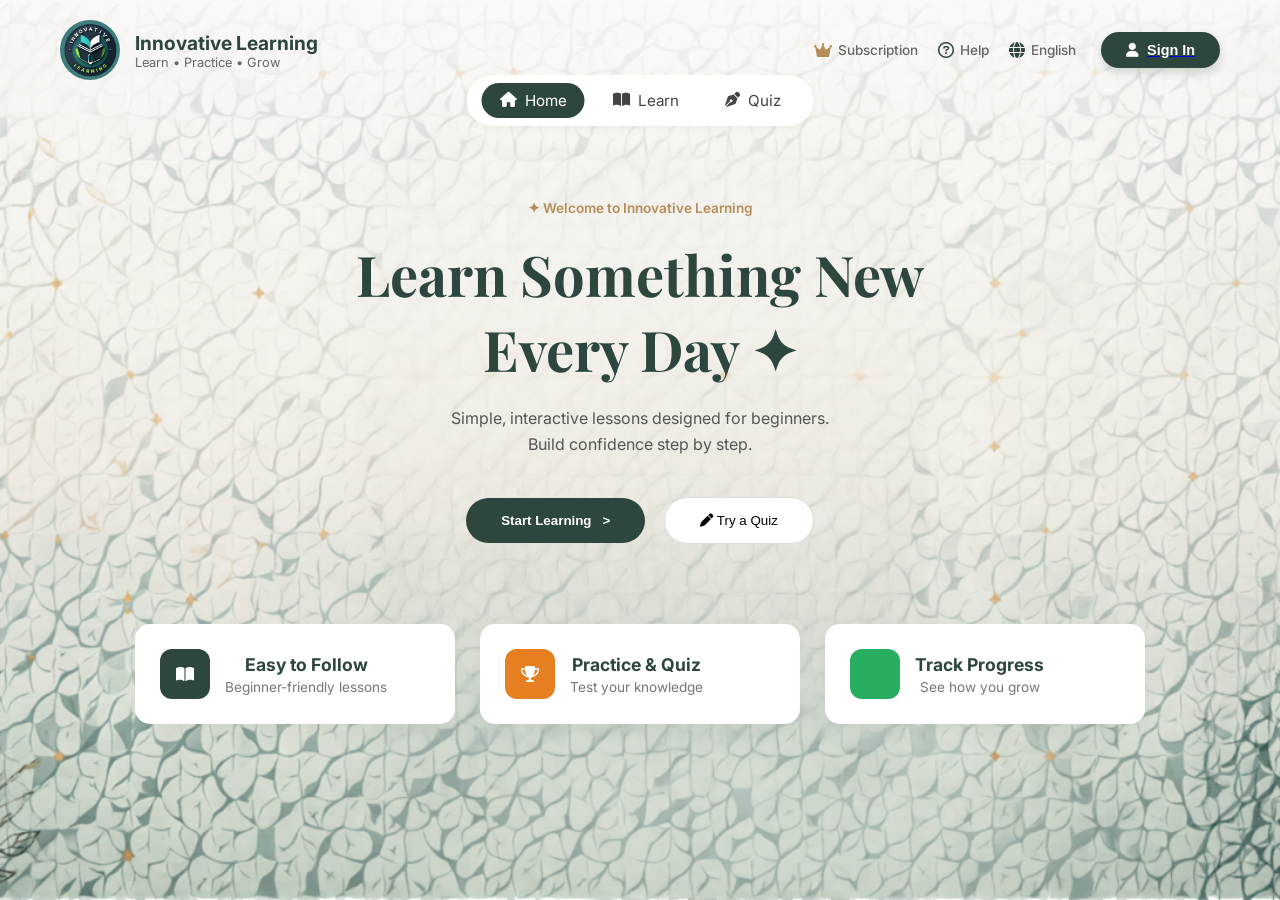
==== innovative-learning/Code/Home.html @ d4dddfc9 "dsadasd" ====
<!DOCTYPE html>
    <html lang="en">
    <head>
        <meta charset="UTF-8">
        <meta name="viewport" content="width=device-width, initial-scale=1.0">
        <title>Innovative Learning - Home</title>
        <link rel="stylesheet" href="Design.css">
        <link rel="stylesheet" href="https://cdnjs.cloudflare.com/ajax/libs/font-awesome/6.0.0/css/all.min.css">
        <link href="https://fonts.googleapis.com/css2?family=Inter:wght@400;600&family=Playfair+Display:wght@700&display=swap" rel="stylesheet">
    </head>
    <body class="home-page">
        <header class="navbar">
            <div class="nav-container">
                <div class="brand">
                    <img src="../Pictures/Logo/Logo.png" alt="Logo" class="main-logo">
                    <div class="brand-text">
                        <span class="company-name">Innovative Learning</span>
                        <span class="tagline">Learn • Practice • Grow</span>
                    </div>
                </div>
                
                <nav class="central-nav">
                    <a href="Home.html" class="nav-item home-link">
                        <i class="fa-solid fa-house"></i> Home
                    </a>
                    <a href="Learn.html" class="nav-item learn-link">
                        <i class="fa-solid fa-book-open"></i> Learn
                    </a>
                    <a href="Quiz.html" class="nav-item quiz-link">
                        <i class="fa-solid fa-pen-nib"></i> Quiz
                    </a>
                </nav>

                <div class="user-actions">
                    <div class="secondary-actions">
                        <a href="javascript:void(0)" class="action-item" onclick="openModal('subModal')">
                            <i class="fa-solid fa-crown"></i> Subscription
                        </a>
                        
                        <a href="#" class="action-item">
                            <i class="fa-regular fa-circle-question"></i> Help
                        </a>

                        <a href="javascript:void(0)" class="action-item" onclick="openModal('langModal')">
                            <i class="fa-solid fa-globe"></i> <span id="currentLang">English</span>
                        </a>
                    </div>

                    <a href="Login.html" id="authLink" class="auth-wrapper">
                        <button class="btn-signin" id="authButton">
                            <i class="fa-solid fa-user"></i> Sign In
                        </button>
                    </a>
                </div>

            </div>
        </header>

        <div id="subModal" class="modal">
            <div class="modal-content">
                <span class="close-btn" onclick="closeModal('subModal')">&times;</span>
                <h3>Available Subscriptions</h3>
                <div class="sub-option"><h4>Student Plan</h4><p>₱149/month</p></div>
                <div class="sub-option" style="border: 2px solid #b58d59;"><h4>Pro Plan</h4><p>₱249/month</p></div>
            </div>
        </div>

        <div id="langModal" class="modal">
            <div class="modal-content">
                <span class="close-btn" onclick="closeModal('langModal')">&times;</span>
                <h3>Select Language</h3>
                <div class="sub-option" onclick="changeLang('English')">English</div>
                <div class="sub-option" onclick="changeLang('Tagalog')">Tagalog</div>
            </div>
        </div>

        <main class="hero-section">
            <div class="welcome-badge">✦ Welcome to Innovative Learning</div>
            <h1 class="hero-title">Learn Something New <br> Every Day ✦</h1>
            <p class="hero-subtitle">Simple, interactive lessons designed for beginners.<br>Build confidence step by step.</p>
            
            <div class="cta-group">
                <button class="btn-start">Start Learning &nbsp; &gt;</button>
                <button class="btn-quiz-outline"><i class="fa-solid fa-pen"></i> Try a Quiz</button>
            </div>

            <section class="info-cards">
                <div class="info-card">
                    <div class="icon-circle dark"><i class="fa-solid fa-book-open"></i></div>
                    <div class="card-content">
                        <h4>Easy to Follow</h4>
                        <p>Beginner-friendly lessons</p>
                    </div>
                </div>
                <div class="info-card">
                    <div class="icon-circle orange"><i class="fa-solid fa-trophy"></i></div>
                    <div class="card-content">
                        <h4>Practice & Quiz</h4>
                        <p>Test your knowledge</p>
                    </div>
                </div>
                <div class="info-card">
                    <div class="icon-circle green"><i class="fa-solid fa-chart-simple"></i></div>
                    <div class="card-content">
                        <h4>Track Progress</h4>
                        <p>See how you grow</p>
                    </div>
                </div>
            </section>
        </main>
        <script src="Security.js"></script>
    </body>
    </html>
---- innovative-learning/Code/Design.css ----
/* =========================================
   1. GLOBAL RESET & BASE STYLES
   ========================================= */
* {
    margin: 0;
    padding: 0;
    box-sizing: border-box;
}

body {
    font-family: 'Inter', sans-serif;
    /* Palitan ang 'your-image-path.png' ng tamang file name at folder ng background mo */
    background-image: url('../Pictures/Background/Background.png'); 
    background-size: cover;
    background-position: center;
    background-repeat: no-repeat;
    background-attachment: fixed; /* Mananatili ang background kahit mag-scroll ka */
    color: #2D463E;
    min-height: 100vh;
    margin: 0;
    padding: 0;
}

/* =========================================
   2. NAVIGATION BAR
   ========================================= */
.navbar {
    padding: 20px 60px;
    position: relative; /* Anchor para sa absolute positioning ng nav */
    min-height: 100px;
}

.nav-container {
    display: flex;
    justify-content: space-between;
    align-items: center;
}

/* Brand & Logo */
.brand {
    display: flex;
    align-items: center;
    gap: 15px;
}

.main-logo {
    width: 60px;
    height: 60px;
    border-radius: 50%;
    object-fit: cover;
}

.brand-text {
    display: flex;
    flex-direction: column;
}

.company-name {
    font-weight: 700;
    font-size: 1.2rem;
}

.tagline {
    font-size: 0.8rem;
    color: #666;
}

/* Central Navigation (The Pill) */
.central-nav {
    display: flex;
    gap: 10px;
    background: #fff;
    padding: 8px 15px;
    border-radius: 50px;
    box-shadow: 0 2px 10px rgba(0,0,0,0.05);

    /* Heto ang dagdag para bumaba at mag-gitna */
    margin-top: 100px; /* Adjust mo 'to kung gusto mo pang mas mababa */
    position: absolute; /* Ginagamit natin 'to para lumaya sa space-between */
    left: 50%;
    transform: translateX(-50%);
}
.nav-item {
    text-decoration: none;
    color: #444;
    font-size: 0.95rem;
    display: flex;
    align-items: center;
    gap: 8px;
    padding: 8px 18px;
    transition: 0.3s ease;
}

/* Page Highlighting Logic */
.home-page .home-link,
.learn-page .learn-link,
.quiz-page .quiz-link {
    background: #2D463E;
    color: white;
    border-radius: 25px;
}

/* User Actions (Right Side Container) */
.user-actions {
    display: flex;
    align-items: center; /* Pantay-pantay ang taas ng lahat */
    gap: 25px; /* Space sa pagitan ng links at ng button */
}

/* Container para sa Subscription, Help, at Language */
.secondary-actions {
    display: flex;
    gap: 20px;
    align-items: center;
}

/* Styling para sa bawat link (Subscription, Help, Language) */
.action-item {
    text-decoration: none;
    color: #666; /* Malinis na gray */
    font-size: 0.85rem;
    font-weight: 500;
    display: flex;
    align-items: center;
    gap: 6px;
    transition: all 0.3s ease;
}

/* Icons styling - Dark Green gaya ng logo */
.action-item i {
    font-size: 1rem;
    color: #2D463E;
}

/* Gold Crown para sa Subscription */
.action-item i.fa-crown {
    color: #b58d59 !important;
}

/* Hover effect */
.action-item:hover {
    color: #2D463E;
    transform: translateY(-1px); /* Bahagyang aangat */
}

/* Ang mismong Sign In Button */
.btn-signin {
    background: #2D463E; /* Dark green base */
    color: white;
    border: none;
    padding: 10px 25px;
    border-radius: 50px; /* Rounded corners */
    font-weight: 600;
    font-size: 0.9rem;
    cursor: pointer;
    display: flex;
    align-items: center;
    gap: 8px;
    transition: all 0.3s ease;
    box-shadow: 0 4px 10px rgba(45, 70, 62, 0.2);
}

.btn-signin:hover {
    background: #1a2e28;
    transform: scale(1.05); /* Lalaki nang kaunti */
    box-shadow: 0 6px 15px rgba(45, 70, 62, 0.3);
}

/* =========================================
   3. HERO SECTION
   ========================================= */
.hero-section {
    text-align: center;
    padding-top: 100px;
}

.welcome-badge {
    color: #b58d59;
    font-size: 0.85rem;
    margin-bottom: 20px;
    font-weight: 600;
}

.hero-title {
    font-family: 'Playfair Display', serif;
    font-size: 3.5rem;
    margin-bottom: 20px;
}

.hero-subtitle {
    color: #555;
    line-height: 1.6;
    margin-bottom: 40px;
}

/* Hero Buttons */
.btn-start {
    background: #2D463E;
    color: white;
    border: none;
    padding: 15px 35px;
    border-radius: 30px;
    font-weight: 600;
    cursor: pointer;
    transition: 0.3s;
}

.btn-quiz-outline {
    background: white;
    border: 1px solid #ddd;
    padding: 15px 35px;
    border-radius: 30px;
    margin-left: 15px;
    cursor: pointer;
    transition: 0.3s;
}

.btn-start:hover, 
.btn-quiz-outline:hover {
    opacity: 0.9;
    transform: translateY(-2px);
}

/* =========================================
   4. FEATURE CARDS
   ========================================= */
.info-cards {
    display: flex;
    justify-content: center;
    gap: 25px;
    margin-top: 80px;
}

.info-card {
    background: white;
    padding: 25px;
    border-radius: 15px;
    display: flex;
    align-items: center;
    gap: 15px;
    width: 320px;
    box-shadow: 0 5px 20px rgba(0,0,0,0.04);
}

.icon-circle {
    width: 50px;
    height: 50px;
    border-radius: 12px;
    display: flex;
    justify-content: center;
    align-items: center;
    color: white;
    flex-shrink: 0; /* Para hindi mapipi ang icon */
}

.icon-circle.dark   { background: #2D463E; }
.icon-circle.orange { background: #e67e22; }
.icon-circle.green  { background: #27ae60; }

.card-content h4 {
    font-size: 1.1rem;
    margin-bottom: 4px;
}

.card-content p {
    font-size: 0.85rem;
    color: #777;
}

/* Modal (Pop-up) Background */
.modal {
    display: none; /* Nakatago muna */
    position: fixed;
    z-index: 1000;
    left: 0;
    top: 0;
    width: 100%;
    height: 100%;
    background-color: rgba(0,0,0,0.5); /* Blur background */
}

/* Modal Content Box */
.modal-content {
    background-color: white;
    margin: 10% auto;
    padding: 30px;
    border-radius: 20px;
    width: 400px;
    text-align: center;
    box-shadow: 0 5px 15px rgba(0,0,0,0.3);
}

.close-btn {
    float: right;
    cursor: pointer;
    font-size: 20px;
}

.sub-option {
    border: 1px solid #ddd;
    padding: 15px;
    margin: 10px 0;
    border-radius: 10px;
    cursor: pointer;
    transition: 0.3s;
}

.sub-option:hover { 
    background: #f0f7f2;
    border-color: #2D463E;
}

/* Login Page Specific Background */
.login-page {
    /* ILAGAY DITO ANG PATH NG BACKGROUND IMAGE MO */
    background-image: url('../Pictures/Background/Background.png'); 
    background-size: cover;
    background-position: center;
    background-attachment: fixed;
}

/* Container & Card */
.login-container {
    display: flex;
    justify-content: center;
    align-items: center;
    padding: 50px 20px;
    min-height: calc(100vh - 100px);
}

.login-card {
    background: white;
    width: 100%;
    max-width: 450px;
    padding: 40px;
    border-radius: 25px;
    box-shadow: 0 10px 30px rgba(0,0,0,0.1);
    text-align: center;
}

/* Card Typography */
.card-header {
    display: flex;
    justify-content: center;
    align-items: center;
    gap: 15px;
}

.welcome-text {
    font-family: 'Playfair Display', serif;
    font-size: 2rem;
    color: #2D463E;
}

.sparkle-icon {
    color: #b58d59;
    font-size: 1.2rem;
}

.login-subtitle {
    color: #666;
    font-size: 0.9rem;
    margin-bottom: 25px;
}

/* Auth Toggle Switch */
.auth-toggle {
    display: flex;
    background: #f0f0f0;
    padding: 5px;
    border-radius: 50px;
    margin-bottom: 30px;
}

.toggle-btn {
    flex: 1;
    padding: 10px;
    border: none;
    background: transparent;
    border-radius: 50px;
    cursor: pointer;
    font-weight: 600;
    transition: 0.3s;
    color: #555;
    display: flex;
    align-items: center;
    justify-content: center;
    gap: 8px;
}

.toggle-btn.active {
    background: white;
    color: #2D463E;
    box-shadow: 0 2px 5px rgba(0,0,0,0.1);
}

/* Form Styling */
.input-group {
    text-align: left;
    margin-bottom: 20px;
}

.input-group label {
    display: block;
    font-size: 0.85rem;
    font-weight: 600;
    margin-bottom: 8px;
    color: #2D463E;
}

.input-wrapper {
    position: relative;
    display: flex;
    align-items: center;
}

.input-wrapper i:not(.toggle-password) {
    position: absolute;
    left: 15px;
    color: #888;
    z-index: 5;
}

.input-wrapper input {
    width: 100%;
    padding: 12px 40px 12px 45px; /* 45px sa kaliwa (icon), 40px sa kanan (mata) */
    border: 1px solid #e0e0e0;
    border-radius: 10px;
    background: #f9f9f9;
    outline: none;
    transition: 0.3s;
}

.input-wrapper input:focus {
    border-color: #2D463E;
    background: #fff;
}

.toggle-password {
    position: absolute;
    right: 15px; /* Ito ang nagtutulak sa kanya sa dulo */
    left: auto !important; /* Pinapatay nito ang 'left: 15px' na galing sa general 'i' tag */
    cursor: pointer;
    color: #888;
    z-index: 10;
}

/* Links & Buttons */
.forgot-link {
    display: block;
    text-align: right;
    font-size: 0.8rem;
    color: #218c74;
    text-decoration: none;
    margin-top: 8px;
}

.btn-login-submit {
    width: 100%;
    padding: 15px;
    background: #2D463E;
    color: white;
    border: none;
    border-radius: 50px;
    font-weight: 600;
    cursor: pointer;
    margin-top: 10px;
    transition: 0.3s;
}

.btn-login-submit:hover {
    background: #1a2e28;
}

.btn-back {
    text-decoration: none;
    border: 1px solid #2D463E;
    padding: 8px 20px;
    border-radius: 50px;
    color: #2D463E;
    font-size: 0.85rem;
    font-weight: 600;
    transition: 0.3s;
}

.btn-back:hover {
    background: #2D463E;
    color: white;
}

.card-footer {
    margin-top: 25px;
    font-size: 0.85rem;
    color: #666;
}

.create-link {
    color: #218c74;
    text-decoration: none;
    font-weight: 600;
}

.name-row {
    display: flex;
    gap: 15px;
    margin-bottom: 15px;
}

.name-row .input-wrapper {
    flex: 1;
}

.terms-container {
    display: flex;
    align-items: center;
    gap: 10px;
    margin: 15px 0;
    font-size: 0.8rem;
    color: #666;
    text-align: left;
}

.btn-submit-main {
    width: 100%;
    padding: 15px;
    background: #2D463E;
    color: white;
    border: none;
    border-radius: 50px;
    font-weight: 600;
    cursor: pointer;
    transition: 0.3s;
}

.btn-submit-main:hover {
    background: #1a2e28;
}

.profile-active {
    background-color: #2D463E !important; /* Dark green gaya ng design mo */
    color: #ffffff !important;
    border: none;
    padding: 8px 20px;
    border-radius: 50px;
    display: flex;
    align-items: center;
    gap: 8px;
}


/* ================= PROFILE PAGE ================= */

.profile-container {
    display: flex;
    gap: 30px;
    padding: 40px 60px;
}

.profile-left {
    width: 30%;
}

.profile-right {
    width: 70%;
}

/* LEFT CARD */
.profile-card {
    background: white;
    border-radius: 20px;
    padding: 20px;
    text-align: center;
}

.profile-header {
    height: 100px;
    background: #2D463E;
    border-radius: 20px 20px 0 0;
}

.profile-avatar {
    width: 80px;
    height: 80px;
    background: #eee;
    border-radius: 50%;
    margin: -40px auto 10px;
    display: flex;
    align-items: center;
    justify-content: center;
    font-size: 30px;
}

.username-sub {
    color: #777;
    font-size: 0.8rem;
}

.progress-box {
    margin-top: 20px;
}

.progress-bar {
    width: 100%;
    height: 8px;
    background: #eee;
    border-radius: 10px;
    margin: 10px 0;
}

.progress-fill {
    height: 100%;
    width: 54%;
    background: #2D463E;
    border-radius: 10px;
}

/* RIGHT SIDE */
.stats-container {
    display: flex;
    gap: 20px;
    margin-top: 20px;
}

.stat-box {
    background: white;
    padding: 20px;
    border-radius: 15px;
    flex: 1;
    text-align: center;
}

.activity-box {
    background: white;
    margin-top: 20px;
    padding: 20px;
    border-radius: 15px;
}



/* ===== LESSON VIEW FINAL ===== */

#lessonContent {
    width: 90%;
    max-width: 1100px;
    padding: 40px;
}

#lessonTitle {
    font-size: 1.8rem;
    margin-bottom: 15px;
}

#lessonText {
    font-size: 1.1rem;
    line-height: 1.8;
    text-align: left;
}

#lessonContent button {
    margin: 8px;
}

/* ===== MODERN QUIZ UI (FINAL THESIS VERSION) ===== */

/* Page spacing */
.quiz-page {
    padding-bottom: 120px;
}

/* Main layout */
.quiz-page .hero-section {
    padding-top: 140px;

    display: flex;
    flex-direction: column;
    align-items: center;

    max-width: 900px;
    margin: 0 auto;
}

/* Quiz selector */
.quiz-selector {
    display: flex;
    justify-content: center;
    gap: 15px;
    margin-bottom: 35px;
}

/* Quiz Card */
.quiz-card {
    width: 100%;
    max-width: 650px;
    padding: 40px;

    border-radius: 25px;

    background: rgba(255,255,255,0.7);
    backdrop-filter: blur(20px);

    box-shadow: 0 20px 50px rgba(0,0,0,0.1);
    border: 1px solid rgba(255,255,255,0.3);

    text-align: center;

    margin: 0 auto;

    transition: all 0.3s ease; /* smooth UI */
}

/* Progress */
.quiz-progress {
    font-size: 0.9rem;
    color: #777;
    margin-bottom: 10px;
}

/* Question */
#quizQuestion {
    font-size: 1.5rem;
    font-weight: 700;
    margin-bottom: 25px;
}

/* Choices */
#quizChoices button {
    width: 100%;
    padding: 14px;
    margin: 10px 0;

    border-radius: 40px;
    border: 1px solid #ddd;

    background: white;
    font-weight: 500;

    transition: all 0.25s ease;
}

/* Hover */
#quizChoices button:hover {
    background: #2D463E;
    color: white;
    transform: scale(1.02);
}

/* Click effect */
#quizChoices button:active {
    transform: scale(0.97);
}

/* Disabled */
#quizChoices button:disabled {
    opacity: 0.6;
    cursor: not-allowed;
    transform: none;
}

/* Fix hover when disabled */
#quizChoices button:disabled:hover {
    background: white;
    color: inherit;
    transform: none;
}

/* Correct / Wrong */
.correct {
    background: #27ae60 !important;
    color: white !important;
}

.wrong {
    background: #e74c3c !important;
    color: white !important;
}

/* Next Button */
.btn-next {
    margin-top: 25px;
    padding: 12px 30px;

    border-radius: 40px;
    border: 2px solid #2D463E;
    background: transparent;

    font-weight: 600;
    cursor: pointer;
    transition: 0.2s ease;
}

/* Next Hover */
.btn-next:hover {
    background: #2D463E;
    color: white;
}

/* Disabled Next */
.btn-next:disabled {
    opacity: 0.5;
    cursor: not-allowed;
}

/* ===== RESPONSIVE (MOBILE) ===== */
@media (max-width: 768px) {

    .quiz-card {
        padding: 25px;
    }

    #quizQuestion {
        font-size: 1.2rem;
    }

    .quiz-selector {
        flex-direction: column;
        width: 100%;
    }

    .quiz-selector button {
        width: 100%;
    }
}

/* ===== QUIZ SELECTOR (LEARN STYLE) ===== */

.quiz-selector {
    display: flex;
    justify-content: center;
    gap: 20px;
    margin-bottom: 40px;
}

.quiz-option {
    width: 180px;
    padding: 20px;

    border-radius: 15px;
    background: white;

    text-align: center;
    cursor: pointer;

    transition: 0.25s ease;
    border: 1px solid #eee;
}

/* Icon */
.quiz-option i {
    font-size: 22px;
    margin-bottom: 10px;
    color: #2D463E;
}

/* Hover */
.quiz-option:hover {
    transform: translateY(-5px);
    box-shadow: 0 10px 25px rgba(0,0,0,0.1);
}

/* Active (selected) */
.quiz-option.active {
    border: 2px solid #2D463E;
    box-shadow: 0 10px 30px rgba(0,0,0,0.15);
}
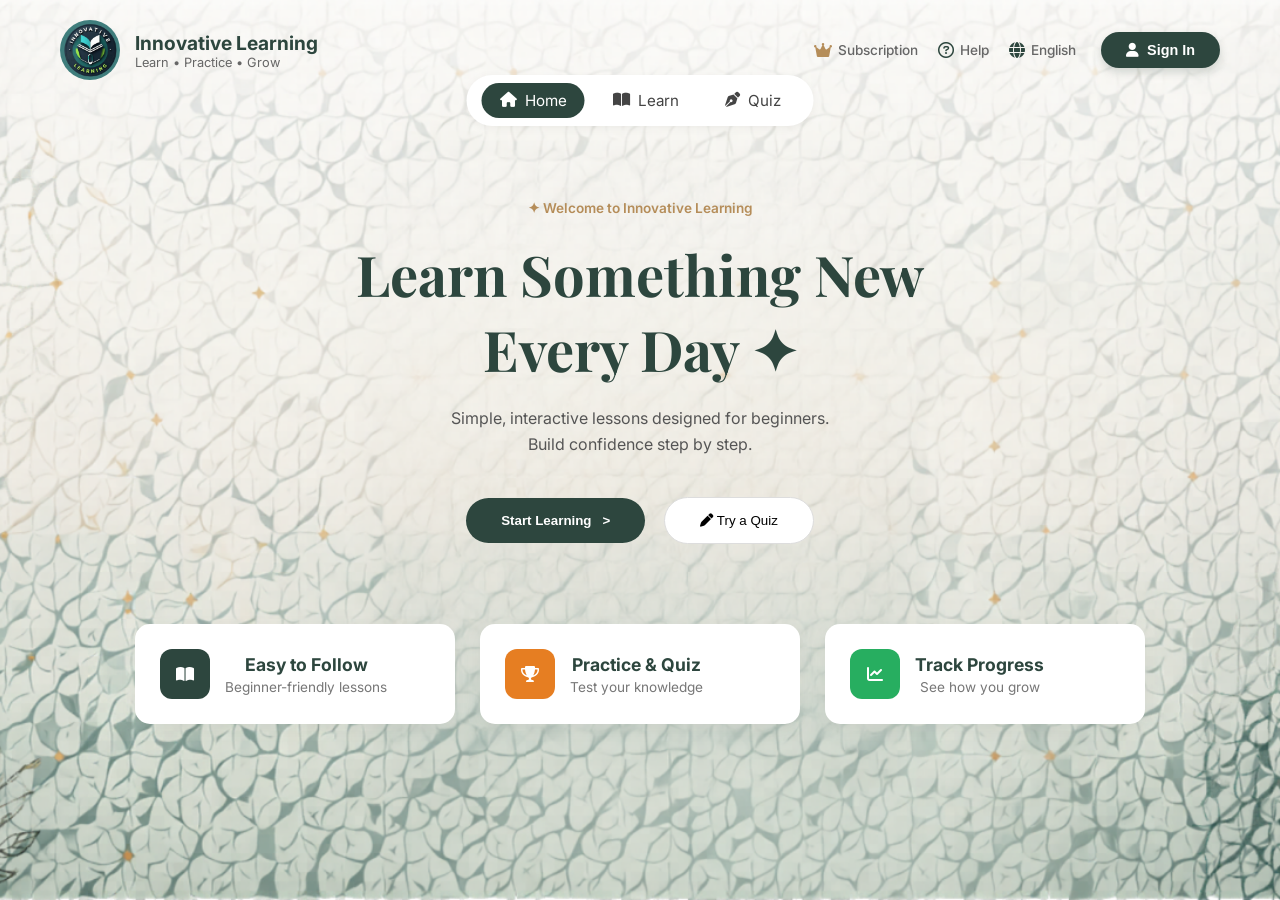
==== commit ec24a2bf: "ahvjdjfhsa" ====
--- a/innovative-learning/Code/Home.html
+++ b/innovative-learning/Code/Home.html
@@ -80,11 +80,19 @@
             <p class="hero-subtitle">Simple, interactive lessons designed for beginners.<br>Build confidence step by step.</p>
             
             <div class="cta-group">
-                <button class="btn-start">Start Learning &nbsp; &gt;</button>
-                <button class="btn-quiz-outline"><i class="fa-solid fa-pen"></i> Try a Quiz</button>
+
+                <button class="btn-start" onclick="window.location.href='Learn.html'">
+                    Start Learning &nbsp; &gt;
+                </button>
+
+                <button class="btn-quiz-outline" onclick="window.location.href='Quiz.html'">
+                    <i class="fa-solid fa-pen"></i> Try a Quiz
+                </button>
+
             </div>
 
             <section class="info-cards">
+                
                 <div class="info-card">
                     <div class="icon-circle dark"><i class="fa-solid fa-book-open"></i></div>
                     <div class="card-content">
@@ -92,6 +100,7 @@
                         <p>Beginner-friendly lessons</p>
                     </div>
                 </div>
+
                 <div class="info-card">
                     <div class="icon-circle orange"><i class="fa-solid fa-trophy"></i></div>
                     <div class="card-content">
@@ -99,13 +108,18 @@
                         <p>Test your knowledge</p>
                     </div>
                 </div>
+
                 <div class="info-card">
-                    <div class="icon-circle green"><i class="fa-solid fa-chart-simple"></i></div>
+                    <div class="icon-circle green">
+                    <i class="fa-solid fa-chart-line"></i>
+                </div>
+
                     <div class="card-content">
                         <h4>Track Progress</h4>
                         <p>See how you grow</p>
                     </div>
                 </div>
+
             </section>
         </main>
         <script src="Security.js"></script>
--- a/innovative-learning/Code/Design.css
+++ b/innovative-learning/Code/Design.css
@@ -107,6 +107,10 @@
     gap: 25px; /* Space sa pagitan ng links at ng button */
 }
 
+.auth-wrapper {
+    text-decoration: none;
+}
+
 /* Container para sa Subscription, Help, at Language */
 .secondary-actions {
     display: flex;
@@ -537,16 +541,28 @@
 }
 
 .profile-active {
-    background-color: #2D463E !important; /* Dark green gaya ng design mo */
+    background-color: #2D463E !important;
     color: #ffffff !important;
+
     border: none;
+    outline: none;
+    box-shadow: none;
+
     padding: 8px 20px;
     border-radius: 50px;
+
     display: flex;
     align-items: center;
     gap: 8px;
-}
-
+
+    text-decoration: none;
+}
+
+.profile-active:focus,
+.profile-active:active {
+    outline: none;
+    box-shadow: none;
+}
 
 /* ================= PROFILE PAGE ================= */
 
@@ -597,6 +613,10 @@
 
 .progress-box {
     margin-top: 20px;
+    background: #f8f8f8;
+    padding: 15px;
+    border-radius: 15px;
+    text-align: left;
 }
 
 .progress-bar {
@@ -622,21 +642,216 @@
 }
 
 .stat-box {
+    background: #ffffff;
+
+    padding: 20px;
+    border-radius: 15px;
+
+    flex: 1;
+    text-align: center;
+
+    box-shadow: 0 10px 25px rgba(0,0,0,0.08); /* 🔥 add depth */
+    border: 1px solid rgba(0,0,0,0.05);       /* 🔥 subtle edge */
+
+    transition: 0.2s ease;
+}
+
+/* hover effect (optional pero solid) */
+.stat-box:hover {
+    transform: translateY(-3px);
+}
+
+.activity-box {
+    flex: 1;
     background: white;
     padding: 20px;
     border-radius: 15px;
+}   
+
+/* ===== REAL CARD STYLE ===== */
+
+.quick-stats-box,
+.activity-box,
+.achievement-box {
+    background: #ffffff;
+
+    border-radius: 15px;
+    padding: 20px;
+
+    box-shadow: 0 15px 35px rgba(0,0,0,0.12);
+    border: 1px solid rgba(0,0,0,0.05);
+}
+
+/* spacing */
+.quick-stats-box {
+    margin-top: 20px;
+}
+
+.dashboard-grid {
+    display: flex;
+    gap: 20px;
+    margin-top: 20px;
+}
+
+/* XP BOX (highlight card) */
+.xp-box {
+    margin-top: 20px;
+    background: #f5e9c9;
+    padding: 15px 20px;
+    border-radius: 15px;
+
+    display: flex;
+    justify-content: space-between;
+    align-items: center;
+
+    box-shadow: 0 5px 15px rgba(0,0,0,0.08);
+}
+
+.overview-card {
+    background: rgba(255,255,255,0.85);
+    backdrop-filter: blur(12px);
+
+    padding: 25px;
+    border-radius: 20px;
+
+    box-shadow: 0 15px 40px rgba(0,0,0,0.15);
+}
+/* ===== DASHBOARD UPGRADE (ADD LANG, WAG PALIT) ===== */
+
+
+
+/* Grid layout */
+.dashboard-grid {
+    display: flex;
+    gap: 20px;
+    margin-top: 20px;
+}
+
+/* Achievements box */
+.achievement-box {
     flex: 1;
-    text-align: center;
-}
-
-.activity-box {
     background: white;
-    margin-top: 20px;
     padding: 20px;
     border-radius: 15px;
 }
 
-
+/* Badges */
+.badges {
+    display: flex;
+    justify-content: space-around;
+    margin: 15px 0;
+}
+
+.badge {
+    text-align: center;
+    font-size: 20px;
+}
+
+/* XP box */
+.xp-box {
+    margin-top: 20px;
+    background: #f5e9c9;
+    padding: 15px;
+    border-radius: 15px;
+    display: flex;
+    justify-content: space-between;
+    align-items: center;
+}
+
+/* ===== PROFILE FINAL POLISH (SAFE ADD) ===== */
+
+/* LEFT CARD IMPROVE */
+.profile-card {
+    background: white;
+    border-radius: 25px;
+    padding: 25px;
+    text-align: center;
+    box-shadow: 0 20px 40px rgba(0,0,0,0.15);
+}
+
+/* HEADER GRADIENT */
+.profile-header {
+    height: 120px;
+    background: linear-gradient(135deg, #2D463E, #3f665a);
+}
+
+/* AVATAR UPGRADE */
+.profile-avatar {
+    width: 90px;
+    height: 90px;
+    background: #f2a6b3;
+    border: 4px solid white;
+    box-shadow: 0 5px 15px rgba(0,0,0,0.15);
+}
+
+
+/* NAME EMPHASIS */
+#usernameDisplay {
+    font-size: 1.5rem;
+    font-weight: 700;
+    margin-top: 10px;
+}
+
+/* PROGRESS ENHANCED */
+.progress-box p {
+    font-size: 0.9rem;
+    margin-bottom: 5px;
+}
+
+.progress-bar {
+    height: 10px;
+    border-radius: 20px;
+}
+
+.progress-fill {
+    background: linear-gradient(90deg, #2D463E, #4e7c6e);
+}
+
+/* MENU FIX (BIG IMPROVEMENT 🔥) */
+.profile-menu p {
+    padding: 10px;
+    border-radius: 10px;
+    display: flex;
+    align-items: center;
+    gap: 10px;
+    cursor: pointer;
+    transition: 0.2s;
+}
+
+.profile-menu p:hover {
+    background: #f0f7f2;
+    color: #2D463E;
+    font-weight: 600;
+}
+
+.profile-menu p:first-child {
+    background: #e6ecea;
+    font-weight: 600;
+}
+
+/* RIGHT SIDE IMPROVE */
+.profile-right h2 {
+    font-size: 1.8rem;
+    margin-bottom: 5px;
+}
+
+/* ACTIVITY BOX FIX */
+.activity-box {
+    box-shadow: 0 10px 30px rgba(0,0,0,0.08);
+    border: 1px solid rgba(0,0,0,0.05);
+}
+
+/* STAT ICON STYLE */
+.stat-box i {
+    font-size: 20px;
+    margin-bottom: 5px;
+    color: #2D463E;
+}
+
+/* OVERALL SPACING FIX */
+.profile-container {
+    margin-top: 30px;
+}
 
 /* ===== LESSON VIEW FINAL ===== */
 
@@ -862,4 +1077,10 @@
 .quiz-option.active {
     border: 2px solid #2D463E;
     box-shadow: 0 10px 30px rgba(0,0,0,0.15);
+}
+
+.quiz-page .quiz-link {
+    background: #2D463E !important;
+    color: white !important;
+    border-radius: 25px;
 }
